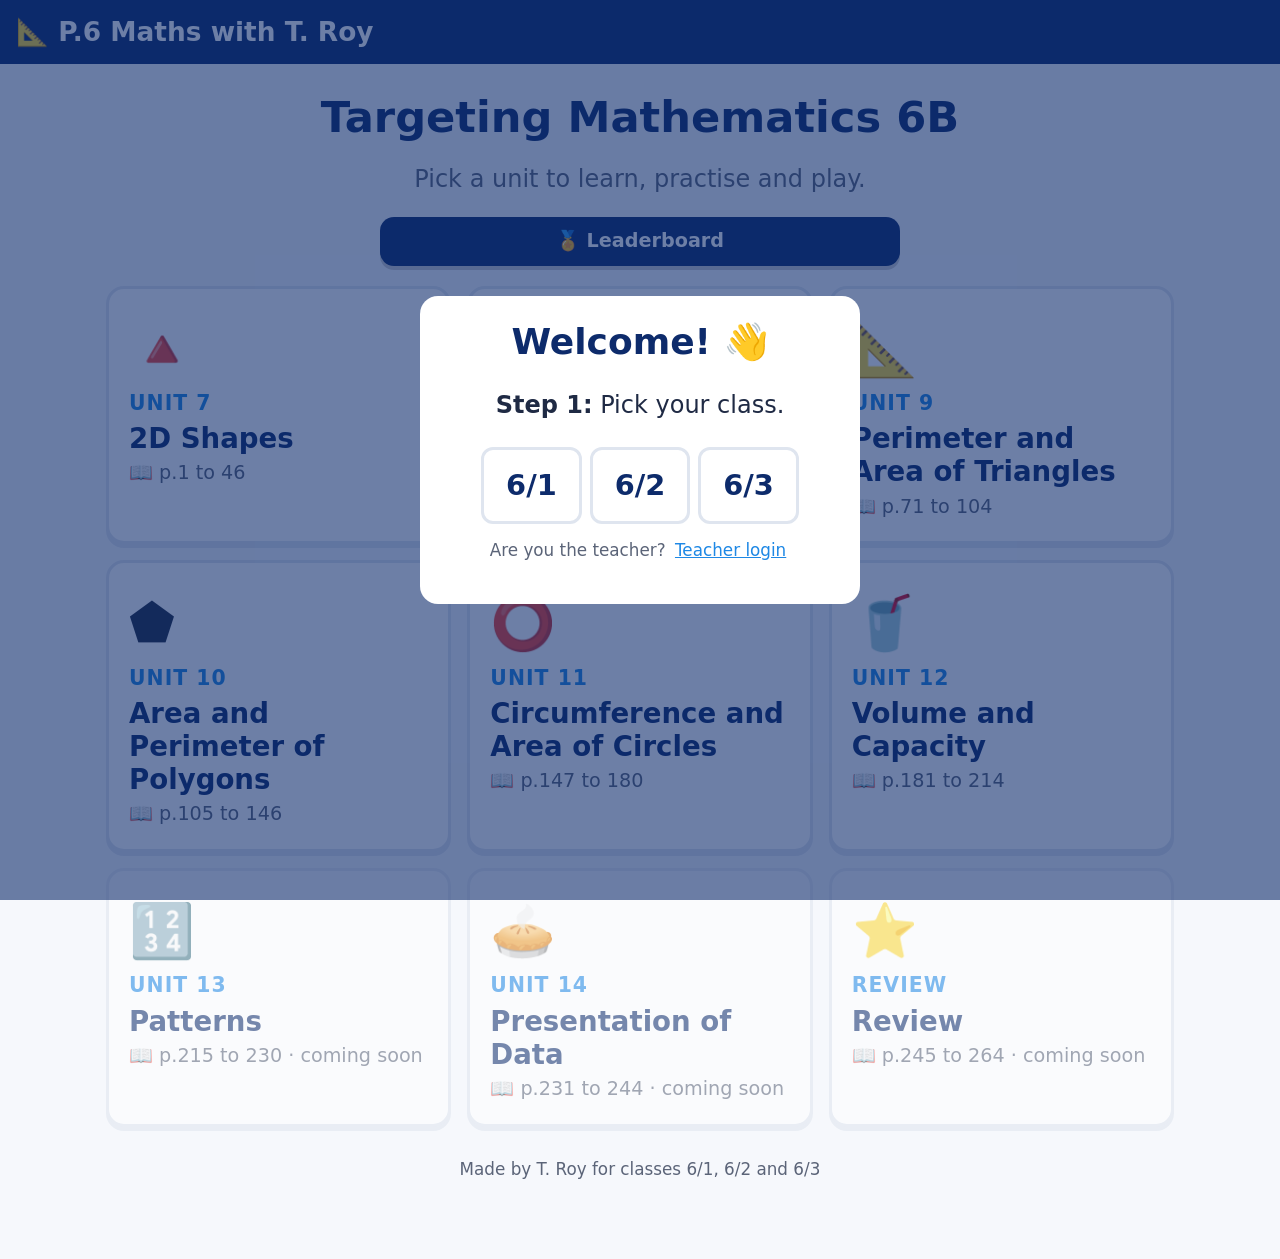
==== index.html @ c65553e6 "Units 9-12: Explore tab with new explorers (triangle perimeter and area, polygon angles and perimete" ====
<!doctype html>
<html lang="en">
<head>
<meta charset="utf-8">
<meta name="viewport" content="width=device-width, initial-scale=1">
<meta name="robots" content="noindex, nofollow">
<title>P.6 Maths with T. Roy</title>
<link rel="icon" href="data:image/svg+xml,<svg xmlns='http://www.w3.org/2000/svg' viewBox='0 0 100 100'><text y='.9em' font-size='90'>📐</text></svg>">
<link rel="stylesheet" href="css/style.css?v=26">
</head>
<body>
<header class="topbar">
  <a class="brand" href="index.html">📐 P.6 Maths with T. Roy</a>
  <div id="studentBar"></div>
</header>
<main class="wrap">
  <section class="hero">
    <h1>Targeting Mathematics 6B</h1>
    <p>Pick a unit to learn, practise and play.</p>
  </section>
  <div class="unitbar" style="max-width:520px;margin:10px auto 0"><a class="ubtn board" href="leaderboard.html">🏅 Leaderboard</a></div>
  <div class="unit-grid" id="units"></div>
  <p class="footer">Made by T. Roy for classes 6/1, 6/2 and 6/3</p>
</main>
<script src="js/config.js?v=26"></script>
<script src="js/common.js?v=26"></script>
<script>
  document.getElementById("units").innerHTML = UNITS.map(u => `
    <a class="unit-card ${u.ready ? "" : "soon"}" href="unit.html?u=${u.id}">
      <div class="icon">${u.icon}</div>
      <div class="num">${u.id === "review" ? "REVIEW" : "UNIT " + Number(u.id)}</div>
      <h2>${u.title}</h2>
      <div class="pg">📖 ${u.pages}</div>
      ${(b => b ? `<div class="done">🏅 Best test: ${b.score} / ${b.total}</div>` : "")(store.get("testBest_" + u.id, null))}
    </a>`).join("");
  askName(false);
</script>
</body>
</html>
---- css/style.css ----
/* ===== Colour system (from T. Roy's slides) ===== */
:root {
  --question: #EF6C00;   /* orange */
  --question-bg: #FFF3E0;
  --hint: #FFC107;       /* yellow */
  --hint-bg: #FFF8D6;
  --answer: #2E7D32;     /* green */
  --answer-bg: #E8F5E9;
  --teach: #1E88E5;      /* blue */
  --teach-bg: #E3F2FD;
  --title: #0D2B6B;      /* dark blue */
  --ink: #1f2a44;
  --muted: #5b6478;
  --bg: #F6F8FC;
  --card: #ffffff;
  --line: #dfe5ef;
  --radius: 18px;
}

* { box-sizing: border-box; }
html { -webkit-text-size-adjust: 100%; }
body {
  margin: 0;
  background: var(--bg);
  color: var(--ink);
  font-family: ui-rounded, "SF Pro Rounded", "Segoe UI", system-ui, -apple-system, Roboto, Arial, sans-serif;
  font-size: 20px;
  line-height: 1.5;
}
@media (min-width: 900px) { body { font-size: 24px; } }

a { color: var(--teach); }
button { font: inherit; cursor: pointer; }
h1, h2, h3 { color: var(--title); line-height: 1.2; margin: 0 0 .4em; }

.wrap { max-width: 1100px; margin: 0 auto; padding: 0 16px 60px; }

/* ===== Header ===== */
.topbar {
  background: var(--title); color: #fff;
  padding: 12px 16px;
  display: flex; flex-wrap: wrap; gap: 8px 16px; align-items: center; justify-content: space-between;
}
.topbar a { color: #fff; text-decoration: none; font-weight: 800; }
.brand { font-size: 1.1em; font-weight: 900; }
#studentBar { font-size: .8em; }
.linkbtn { background: none; border: 0; color: #FFE082; text-decoration: underline; padding: 0 4px; font-size: 1em; }

/* ===== Home ===== */
.hero { text-align: center; padding: 28px 0 10px; }
.hero h1 { font-size: 1.8em; }
.hero p { color: var(--muted); margin: 0; }
.unit-grid { display: grid; gap: 16px; grid-template-columns: repeat(auto-fill, minmax(260px, 1fr)); margin-top: 20px; }
.unit-card {
  display: block; background: var(--card); border-radius: var(--radius);
  border: 3px solid var(--line); padding: 20px; text-decoration: none; color: var(--ink);
  box-shadow: 0 4px 0 var(--line); transition: transform .1s;
}
.unit-card:hover { transform: translateY(-3px); border-color: var(--teach); }
.unit-card .icon { font-size: 2.2em; }
.unit-card .num { color: var(--teach); font-weight: 900; font-size: .85em; letter-spacing: .05em; }
.unit-card h2 { font-size: 1.15em; margin: 4px 0; }
.unit-card .pg { color: var(--muted); font-size: .8em; }
.unit-card.soon { opacity: .55; pointer-events: none; }
.unit-card.soon .pg::after { content: "  ·  coming soon"; }

/* ===== Unit page ===== */
.unit-head { padding: 18px 0 6px; }
.unit-head h1 { font-size: 1.5em; }
.tabs { display: flex; gap: 8px; overflow-x: auto; padding: 6px 0 10px; scrollbar-width: thin; }
.tab {
  flex: 0 0 auto; border: 3px solid var(--line); background: #fff; color: var(--title);
  border-radius: 999px; padding: 8px 16px; font-weight: 800; font-size: .8em;
}
.tab.on { background: var(--title); color: #fff; border-color: var(--title); }

.acts { display: grid; grid-template-columns: repeat(3, 1fr); gap: 10px; margin: 10px 0 18px; }
@media (min-width: 900px) { .acts { grid-template-columns: repeat(6, 1fr); } }
.act {
  border: 3px solid var(--line); background: #fff; border-radius: 14px; padding: 10px 6px;
  font-weight: 800; font-size: .75em; color: var(--title); display: flex; flex-direction: column; align-items: center; gap: 2px;
}
.act .e { font-size: 1.6em; }
.act.on { border-color: var(--teach); background: var(--teach-bg); }

.panel { background: var(--card); border-radius: var(--radius); padding: 18px; border: 3px solid var(--line); }
.panel-title { display: flex; justify-content: space-between; align-items: center; gap: 10px; flex-wrap: wrap; margin-bottom: 10px; }
.panel-title h2 { margin: 0; font-size: 1.2em; }

/* ===== Buttons ===== */
.bigbtn {
  border: 0; border-radius: 14px; padding: 12px 20px; font-weight: 900; color: #fff;
  background: var(--teach); box-shadow: 0 4px 0 rgba(0,0,0,.18); margin: 4px;
}
.bigbtn:active { transform: translateY(2px); box-shadow: 0 2px 0 rgba(0,0,0,.18); }
.bigbtn:disabled { opacity: .4; cursor: default; }
.bigbtn.green { background: var(--answer); }
.bigbtn.orange { background: var(--question); }
.bigbtn.yellow { background: var(--hint); color: #3d2e00; }
.bigbtn.grey { background: #8a94a8; }
.bigbtn.dark { background: var(--title); }
.btnrow { display: flex; flex-wrap: wrap; justify-content: center; gap: 4px; margin-top: 10px; }

/* ===== Learn cards (blue = teaching) ===== */
.learn-card {
  background: var(--teach-bg); border: 4px solid var(--teach); border-radius: var(--radius);
  padding: 20px; min-height: 260px;
}
.learn-card .tag { display: inline-block; background: var(--teach); color: #fff; font-weight: 900; border-radius: 999px; padding: 2px 14px; font-size: .75em; }
.learn-card .tag.ex { background: var(--answer); }
.learn-card h3 { margin-top: 10px; font-size: 1.25em; }
.learn-card p { margin: .4em 0; }
.dots { text-align: center; margin-top: 8px; color: var(--muted); font-weight: 800; }

/* ===== Guided answers ===== */
.q-card { border: 4px solid var(--question); border-radius: var(--radius); background: #fff; overflow: hidden; }
.q-head { background: var(--question); color: #fff; padding: 8px 16px; display: flex; justify-content: space-between; align-items: center; gap: 8px; flex-wrap: wrap; font-weight: 900; }
.badge { background: #fff; color: var(--question); border-radius: 999px; padding: 2px 12px; font-size: .8em; font-weight: 900; white-space: nowrap; }
.q-body { padding: 16px; }
.q-text { font-weight: 800; font-size: 1.1em; }
.q-pick { display: flex; flex-wrap: wrap; gap: 6px; margin-bottom: 12px; }
.q-pick button { border: 2px solid var(--line); background: #fff; border-radius: 10px; min-width: 46px; padding: 4px 8px; font-weight: 800; font-size: .7em; color: var(--title); }
.q-pick button.on { background: var(--question); color: #fff; border-color: var(--question); }
.hint-box { background: var(--hint-bg); border: 3px solid var(--hint); border-radius: 14px; padding: 10px 14px; margin-top: 12px; font-weight: 700; }
.step { background: var(--teach-bg); border-left: 8px solid var(--teach); border-radius: 10px; padding: 10px 14px; margin-top: 10px; }
.step.new { animation: pop .25s; }
.step b.n { color: var(--teach); }
.answer-box { background: var(--answer-bg); border: 4px solid var(--answer); border-radius: 14px; padding: 12px 16px; margin-top: 12px; animation: pop .25s; }
.answer-box .final { font-weight: 900; text-decoration: underline; text-decoration-thickness: 3px; color: var(--answer); font-size: 1.15em; }
.answer-box .why { margin-top: 6px; font-weight: 700; }
@keyframes pop { from { transform: translateY(6px) scale(.98); } to { transform: none; } }

.diagram { display: block; max-width: 100%; width: 460px; height: auto; margin: 10px auto; }
.diagram.small { width: 300px; }
table.t { border-collapse: collapse; margin: 8px 0; }
table.t td, table.t th { border: 2px solid var(--line); padding: 4px 12px; text-align: center; }
table.t th { background: var(--teach-bg); color: var(--title); }

/* ===== Flashcards ===== */
.flash-area { perspective: 1200px; max-width: 640px; margin: 0 auto; }
.flash {
  position: relative; height: 300px; transform-style: preserve-3d; transition: transform .45s; cursor: pointer;
}
.flash.flipped { transform: rotateY(180deg); }
.flash .face {
  position: absolute; inset: 0; backface-visibility: hidden; -webkit-backface-visibility: hidden;
  border-radius: var(--radius); display: flex; align-items: center; justify-content: center; text-align: center;
  padding: 20px; font-weight: 800; font-size: 1.2em; flex-direction: column; overflow: auto;
}
.flash .front { background: #fff; border: 4px solid var(--teach); color: var(--title); }
.flash .back { background: var(--answer-bg); border: 4px solid var(--answer); transform: rotateY(180deg); }
.flash .face .diagram { width: 220px; margin: 4px auto; }
.piles { display: flex; justify-content: center; gap: 20px; font-weight: 800; margin: 10px 0; flex-wrap: wrap; }
.pile-know { color: var(--answer); }
.pile-learn { color: var(--question); }
.tapnote { text-align: center; color: var(--muted); font-size: .75em; }

/* ===== Match game ===== */
.match-grid { display: grid; grid-template-columns: repeat(3, 1fr); gap: 10px; }
@media (min-width: 700px) { .match-grid { grid-template-columns: repeat(4, 1fr); } }
.tile {
  min-height: 110px; border: 3px solid var(--line); border-radius: 14px; background: #fff;
  font-weight: 800; font-size: .8em; padding: 8px; color: var(--ink); display: flex; align-items: center; justify-content: center; text-align: center;
}
.tile.sel { border-color: var(--teach); background: var(--teach-bg); }
.tile.bad { border-color: #e53935; background: #ffebee; animation: shake .3s; }
.tile.gone { visibility: hidden; }
@keyframes shake { 25% { transform: translateX(-5px); } 75% { transform: translateX(5px); } }
.timer { font-size: 1.6em; font-weight: 900; color: var(--title); text-align: center; }

/* ===== Speed quiz ===== */
.quiz-top { display: flex; justify-content: space-between; align-items: center; font-weight: 900; color: var(--title); }
.quiz-q { background: #fff; border: 4px solid var(--question); border-radius: var(--radius); padding: 16px; text-align: center; font-weight: 900; font-size: 1.15em; margin: 10px 0; }
.timebar { height: 14px; background: var(--line); border-radius: 99px; overflow: hidden; }
.timebar > div { height: 100%; background: var(--question); transition: width .1s linear; }
.opts { display: grid; grid-template-columns: 1fr; gap: 10px; }
@media (min-width: 700px) { .opts { grid-template-columns: 1fr 1fr; } }
.opt {
  border: 0; border-radius: 14px; color: #fff; font-weight: 900; padding: 16px; text-align: left;
  display: flex; align-items: center; gap: 12px; min-height: 76px; box-shadow: 0 5px 0 rgba(0,0,0,.2);
}
.opt .shape { font-size: 1.4em; }
.opt.c0 { background: #E21B3C; } .opt.c1 { background: #1368CE; }
.opt.c2 { background: #D89E00; } .opt.c3 { background: #26890C; }
.opt.dim { opacity: .3; }
.opt.right { outline: 6px solid #0b3d02; }
.feedback { text-align: center; font-weight: 900; font-size: 1.3em; margin: 10px 0; }
.feedback.good { color: var(--answer); } .feedback.bad { color: #c62828; }
.bigscore { font-size: 3em; font-weight: 900; color: var(--title); text-align: center; }

/* ===== Class battle (projector) ===== */
.battle-q { font-size: 1.5em; font-weight: 900; text-align: center; background: #fff; border: 5px solid var(--question); border-radius: var(--radius); padding: 20px; }
.battle-a { font-size: 1.4em; font-weight: 900; text-align: center; color: var(--answer); background: var(--answer-bg); border: 4px solid var(--answer); border-radius: var(--radius); padding: 12px; margin-top: 12px; }
.scoreboard { display: grid; grid-template-columns: repeat(auto-fit, minmax(140px, 1fr)); gap: 10px; margin: 14px 0; }
.team { border-radius: 14px; color: #fff; text-align: center; padding: 10px; font-weight: 900; }
.team .pts { font-size: 2em; }
.team.t0 { background: #E21B3C; } .team.t1 { background: #1368CE; } .team.t2 { background: #D89E00; } .team.t3 { background: #26890C; }
.team button { background: rgba(255,255,255,.95); border: 0; border-radius: 10px; padding: 6px 10px; font-weight: 900; margin-top: 6px; color: var(--ink); }
.team-setup input { font: inherit; padding: 6px 10px; border-radius: 10px; border: 2px solid var(--line); width: 100%; max-width: 280px; margin: 4px 0; }
.winner { text-align: center; font-size: 2em; font-weight: 900; color: var(--title); }

/* ===== Modal ===== */
.modal { position: fixed; inset: 0; background: rgba(13,43,107,.6); display: flex; align-items: center; justify-content: center; padding: 16px; z-index: 50; }
.modal-box { background: #fff; border-radius: var(--radius); padding: 24px; width: 100%; max-width: 440px; text-align: center; }
.modal-box input { font: inherit; width: 100%; padding: 10px 14px; border: 3px solid var(--line); border-radius: 12px; text-align: center; font-weight: 800; }
.cls-row { display: flex; gap: 8px; justify-content: center; margin: 12px 0 4px; }
.clsbtn { border: 3px solid var(--line); background: #fff; border-radius: 12px; padding: 8px 18px; font-weight: 900; color: var(--title); }
.clsbtn.on { background: var(--title); color: #fff; border-color: var(--title); }
.small { font-size: .7em; color: var(--muted); }
.err { color: #c62828; font-weight: 800; min-height: 1em; margin: 4px 0 0; }

.footer { text-align: center; color: var(--muted); font-size: .7em; margin-top: 30px; }
.print-only { display: none; }

/* ===== Print: Guided Answers as a worksheet ===== */
@media print {
  body { background: #fff; font-size: 13pt; }
  .topbar, .tabs, .acts, .no-print, .btnrow, .q-pick, .footer { display: none !important; }
  .print-only { display: block; }
  .panel { border: 0; padding: 0; }
  .q-card { break-inside: avoid; margin-bottom: 14px; border-width: 2px; }
  .q-head { background: #fff; color: var(--question); border-bottom: 2px solid var(--question); }
  .badge { border: 1px solid var(--question); }
  .step, .answer-box, .hint-box { animation: none; }
  .diagram { width: 300px; }
}

/* ===== Unit bar: Practice, Unit Test, Leaderboard ===== */
.unitbar { display: flex; gap: 8px; flex-wrap: wrap; margin: 4px 0 6px; }
.ubtn { flex: 1 1 140px; border: 0; border-radius: 14px; padding: 10px 12px; font-weight: 900; font-size: .8em; color: #fff; text-align: center; text-decoration: none; box-shadow: 0 4px 0 rgba(0,0,0,.18); }
.ubtn.practice { background: var(--teach); }
.ubtn.test { background: var(--question); }
.ubtn.board { background: var(--title); }
.ubtn.on { outline: 4px solid #FFD54F; }

/* ===== Practice and test answers ===== */
.popts { display: grid; gap: 10px; margin-top: 12px; }
@media (min-width: 700px) { .popts { grid-template-columns: 1fr 1fr; } }
.popt { display: flex; align-items: center; gap: 12px; text-align: left; border: 3px solid var(--line); background: #fff; border-radius: 14px; padding: 12px 14px; font-weight: 800; color: var(--ink); min-height: 64px; }
.popt .let { background: var(--teach-bg); color: var(--title); border-radius: 50%; min-width: 36px; height: 36px; display: flex; align-items: center; justify-content: center; }
.popt:hover:not(:disabled) { border-color: var(--teach); }
.popt.picked { border-color: var(--teach); background: var(--teach-bg); }
.popt.picked .let { background: var(--teach); color: #fff; }
.popt.right { border-color: var(--answer); background: var(--answer-bg); }
.popt.right .let { background: var(--answer); color: #fff; }
.popt.wrong { border-color: #e53935; background: #ffebee; }
.popt.wrong .let { background: #e53935; color: #fff; }
.popt.dim { opacity: .5; }
.fb-box { border-radius: 14px; padding: 12px 16px; margin-top: 14px; font-weight: 700; }
.fb-box.good { background: var(--answer-bg); border: 4px solid var(--answer); }
.fb-box.bad { background: #fff3f3; border: 4px solid #e53935; }
.fb-box .why { margin-top: 8px; background: var(--hint-bg); border-radius: 10px; padding: 8px 12px; }
.progress { height: 12px; background: var(--line); border-radius: 99px; overflow: hidden; margin-bottom: 10px; }
.progress > div { height: 100%; background: var(--teach); }
.pill { background: var(--teach-bg); border-radius: 12px; padding: 8px 14px; font-weight: 700; }
.rules li { margin: 4px 0; }
.testbar { display: flex; justify-content: space-between; flex-wrap: wrap; gap: 8px; font-weight: 900; color: var(--title); margin-bottom: 8px; }
.clock { background: var(--title); color: #fff; border-radius: 10px; padding: 2px 12px; }
.clock.low { background: #e53935; }
.navgrid { display: flex; flex-wrap: wrap; gap: 6px; margin-bottom: 12px; }
.navgrid button { min-width: 42px; border: 2px solid var(--line); background: #fff; border-radius: 10px; font-weight: 800; font-size: .7em; padding: 4px; color: var(--title); }
.navgrid button.done { background: var(--teach-bg); border-color: var(--teach); }
.navgrid button.cur { outline: 3px solid var(--question); }
.review { border-radius: 14px; padding: 12px 14px; margin: 10px 0; border: 3px solid var(--line); }
.review.good { border-color: var(--answer); background: #f6fbf6; }
.review.bad { border-color: #e53935; background: #fff8f8; }
.review .rq { font-weight: 800; margin-bottom: 4px; }
.review .why { margin-top: 6px; background: var(--hint-bg); border-radius: 10px; padding: 6px 10px; font-weight: 600; }
a.bigbtn { display: inline-block; text-decoration: none; }

/* ===== Leaderboard ===== */
.lb-tabs { display: flex; gap: 8px; flex-wrap: wrap; margin: 10px 0; }
.lb-tabs button { border: 3px solid var(--line); background: #fff; border-radius: 999px; padding: 6px 14px; font-weight: 800; font-size: .75em; color: var(--title); }
.lb-tabs button.on { background: var(--title); color: #fff; border-color: var(--title); }
table.lb { width: 100%; border-collapse: collapse; font-size: .85em; }
table.lb th { text-align: left; color: var(--muted); font-size: .8em; padding: 6px; border-bottom: 3px solid var(--line); }
table.lb td { padding: 8px 6px; border-bottom: 2px solid var(--line); font-weight: 700; }
table.lb tr.me td { background: #FFF8D6; }
.medal { font-size: 1.3em; }
.podium { display: grid; grid-template-columns: 1fr 1fr 1fr; gap: 8px; align-items: end; margin: 10px 0 16px; text-align: center; }
.podium div { border-radius: 14px 14px 0 0; color: #fff; padding: 10px 4px; font-weight: 900; }
.podium .p1 { background: #F9A825; min-height: 150px; } .podium .p2 { background: #90A4AE; min-height: 120px; } .podium .p3 { background: #A1887F; min-height: 100px; }
.podium .nm { font-size: .9em; } .podium .sc { font-size: .75em; font-weight: 700; }
.unit-card .done { color: var(--answer); font-weight: 900; font-size: .75em; }

/* ===== Name picker ===== */
.sug { display: flex; flex-wrap: wrap; gap: 8px; justify-content: center; margin: 10px 0; }
.namebtn { border: 3px solid var(--teach); background: var(--teach-bg); color: var(--title); border-radius: 12px; padding: 6px 14px; font-weight: 900; font-size: .9em; }
.namebtn:hover { background: var(--teach); color: #fff; }
.clsbtn.big { font-size: 1.2em; padding: 14px 22px; }
.linkbtn.dark { color: var(--teach); }
.modal-box { max-height: 92vh; overflow-y: auto; }
.statrow { display: grid; grid-template-columns: repeat(auto-fit, minmax(130px, 1fr)); gap: 10px; margin-bottom: 14px; }
.stat { background: var(--teach-bg); border-radius: 14px; padding: 10px; text-align: center; }
.stat b { display: block; font-size: 1.6em; color: var(--title); }
.stat span { font-size: .7em; color: var(--muted); font-weight: 700; }
.lb-tabs select { font: inherit; font-size: .75em; padding: 6px 10px; border-radius: 10px; border: 2px solid var(--line); }
.modal .linkbtn { color: var(--teach); }

/* Numbered list of cards / questions on the right (below on phones) */
.with-side { display: grid; grid-template-columns: minmax(0, 1fr); gap: 14px; }
.side-main { min-width: 0; }
.sidelist { background: #fff; border: 2px solid var(--line); border-radius: 14px; padding: 8px; max-height: 300px; overflow-y: auto; }
.sidelist h3 { font-size: .8em; margin: 4px 6px 8px; color: var(--title); }
.sidelist button { display: flex; align-items: flex-start; gap: 8px; width: 100%; text-align: left; border: 0; background: none; padding: 6px 8px; border-radius: 10px; font-weight: 700; font-size: .72em; color: var(--ink); line-height: 1.3; }
.sidelist button:hover { background: var(--teach-bg); }
.sidelist button .n { min-width: 28px; height: 28px; border-radius: 50%; background: var(--teach-bg); color: var(--title); display: inline-flex; align-items: center; justify-content: center; font-weight: 900; flex-shrink: 0; }
.sidelist button.on { background: var(--question-bg); outline: 2px solid var(--question); }
.sidelist button.on .n { background: var(--question); color: #fff; }
@media (min-width: 900px) {
  .with-side { grid-template-columns: minmax(0, 1fr) 260px; align-items: start; }
  .sidelist { position: sticky; top: 12px; max-height: calc(100vh - 24px); }
}
@media print { .sidelist { display: none !important; } .with-side { display: block; } }

/* Thai line under the English */
.th { display: block; color: #00695C; font-weight: 700; font-size: .9em; margin-top: 3px; line-height: 1.5; }
.final .th { text-decoration: none; display: block; }
button .th, .tab .th, .act .th { font-size: .78em; font-weight: 700; color: inherit; opacity: .9; margin-top: 1px; }
.q-head .th { display: inline; margin-left: 6px; color: inherit; opacity: .85; }
.ubtn.thsw { background: #00897B; flex: 0 1 110px; }

/* Guided Answers: answer only after "Show answer"; space to write on the smart board */
.ansbtn { margin-left: auto; }
.mask { display: inline-block; min-width: 2.2em; text-align: center; background: #FFF3E0; border: 2px dashed var(--question); border-radius: 8px; color: var(--question); padding: 0 6px; }
.workspace { margin-top: 14px; min-height: 260px; border: 3px dashed var(--line); border-radius: 14px; padding: 8px 12px; color: var(--muted); font-weight: 800; font-size: .8em; background: #fff; }

/* Pictures of real objects (made in Canva) */
figure.photo { margin: 10px auto; text-align: center; }
figure.photo img.diagram.photo { width: 300px; max-width: 100%; height: auto; margin: 0 auto; border-radius: 12px; }
figure.photo figcaption { font-weight: 900; color: #37474f; margin-top: 2px; }
.flash .face figure.photo img { width: 180px; }

/* Explore tab */
.ex-box { margin: 10px 0 16px; }
.ex { background: #fff; border: 3px solid var(--teach); border-radius: var(--radius); padding: 12px; }
.ex-tip { font-weight: 800; margin: 2px 0 8px; }
.ex-btns { display: flex; flex-wrap: wrap; gap: 6px; margin: 6px 0; align-items: center; }
.chip { border: 2px solid var(--line); background: #fff; border-radius: 999px; padding: 6px 12px; font-weight: 800; font-size: .72em; color: var(--ink); cursor: pointer; }
.chip.on { background: var(--title); border-color: var(--title); color: #fff; }
.chip .th { color: inherit; }
.ex-svg { display: block; width: 100%; max-width: 560px; height: auto; margin: 6px auto; touch-action: none; user-select: none; }
.ex-3d { cursor: grab; background: #FAFBFF; border-radius: 14px; }
.ex-h { cursor: grab; }
.ex-lab { font-weight: 900; font-size: 15px; text-anchor: middle; paint-order: stroke; stroke: #fff; stroke-width: 4px; }
.ex-len { font-weight: 800; font-size: 14px; text-anchor: middle; fill: #1565c0; paint-order: stroke; stroke: #fff; stroke-width: 4px; }
.ex-cap { font-weight: 800; font-size: 14px; text-anchor: middle; fill: #37474f; }
.ex-info { margin-top: 6px; }
.ex-row { margin: 6px 0; font-weight: 700; }
.ex-name { color: var(--title); }
.ex-count { display: flex; gap: 18px; flex-wrap: wrap; font-size: 1.1em; }
.ex-slider { display: inline-flex; align-items: center; gap: 8px; font-weight: 800; flex-wrap: wrap; }
.ex-slider input { width: 180px; }
.ex-cards { display: grid; gap: 12px; }
.ex-card { border-radius: 14px; padding: 10px 14px; border: 3px solid var(--line); background: #fff; }
.ex-card h3 { margin: 4px 0 8px; }
.ex-card ul { margin: 0; padding-left: 22px; }
.ex-card li { margin: 6px 0; font-weight: 700; }
.ex-card.facts { border-color: var(--teach); background: var(--teach-bg); }
.ex-card.warn { border-color: #e53935; background: #ffebee; }
.wordbank { width: 100%; font-size: .85em; }
.act.seen::after { content: "✓"; position: absolute; top: 4px; right: 6px; font-size: .8em; color: var(--answer); font-weight: 900; }
.act { position: relative; }
@media (min-width: 900px) { .ex-cards { grid-template-columns: 1fr 1fr; } .ex-card.words { grid-column: 1 / -1; } }
@media print { .ex-box { display: none !important; } }
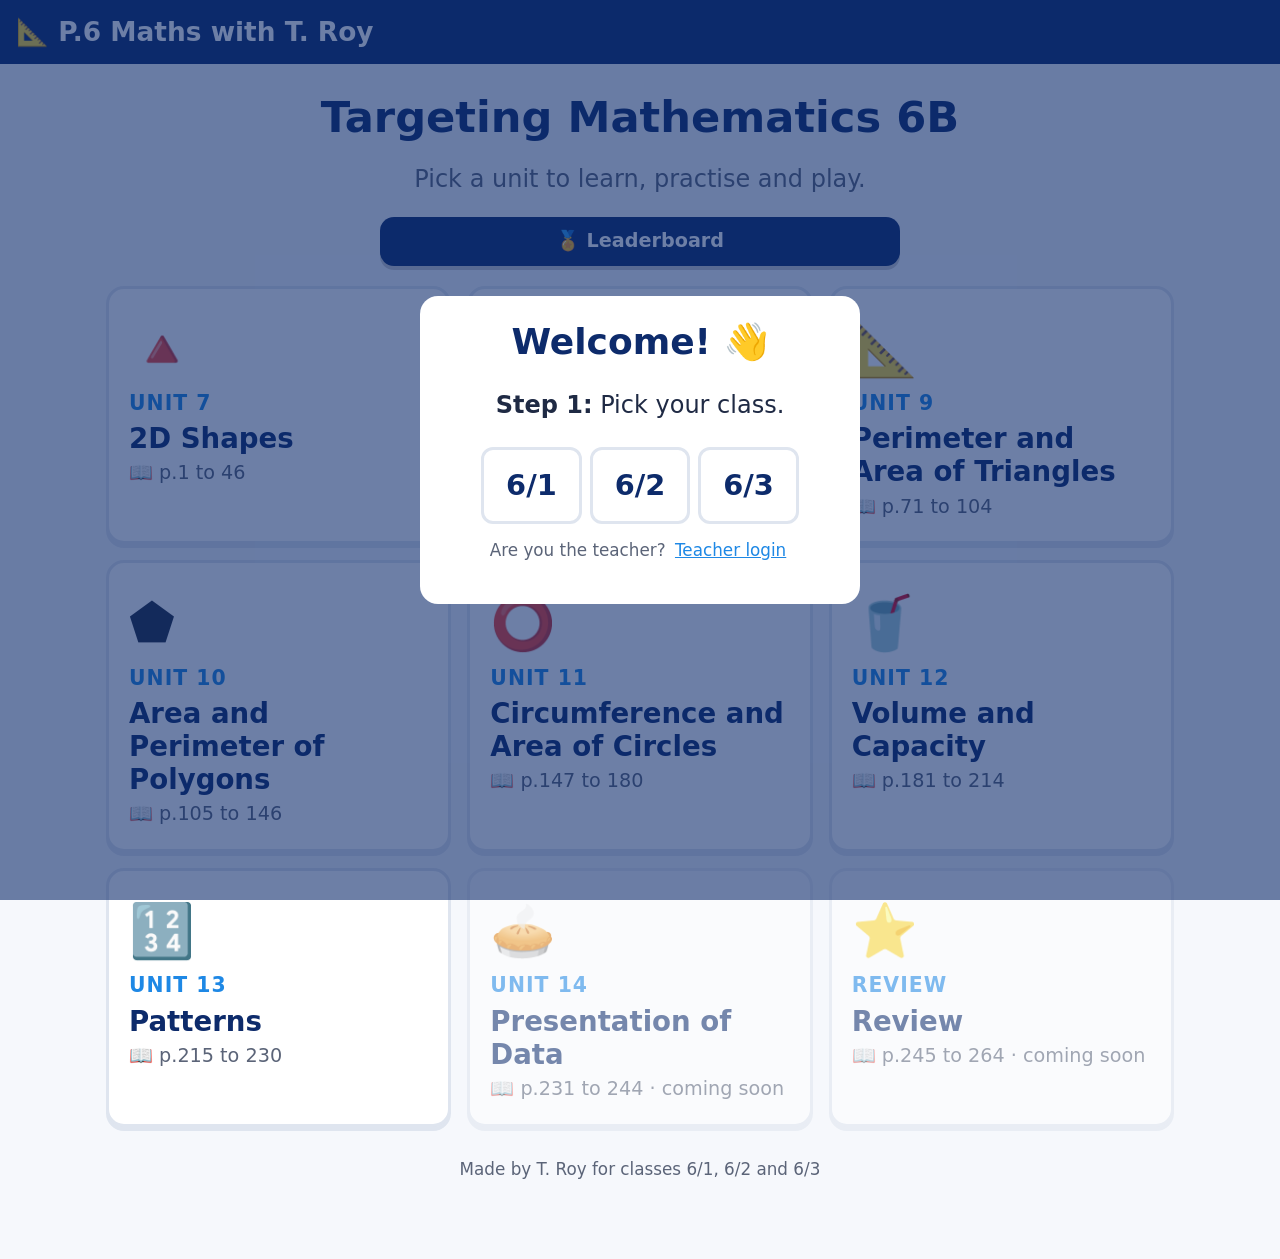
==== commit 76c81b57: "Unit 13 Patterns is live: Explore tab with a pattern explorer, key facts, mistakes, word bank, Thai," ====
--- a/index.html
+++ b/index.html
@@ -6,7 +6,7 @@
 <meta name="robots" content="noindex, nofollow">
 <title>P.6 Maths with T. Roy</title>
 <link rel="icon" href="data:image/svg+xml,<svg xmlns='http://www.w3.org/2000/svg' viewBox='0 0 100 100'><text y='.9em' font-size='90'>📐</text></svg>">
-<link rel="stylesheet" href="css/style.css?v=26">
+<link rel="stylesheet" href="css/style.css?v=28">
 </head>
 <body>
 <header class="topbar">
@@ -22,8 +22,8 @@
   <div class="unit-grid" id="units"></div>
   <p class="footer">Made by T. Roy for classes 6/1, 6/2 and 6/3</p>
 </main>
-<script src="js/config.js?v=26"></script>
-<script src="js/common.js?v=26"></script>
+<script src="js/config.js?v=28"></script>
+<script src="js/common.js?v=28"></script>
 <script>
   document.getElementById("units").innerHTML = UNITS.map(u => `
     <a class="unit-card ${u.ready ? "" : "soon"}" href="unit.html?u=${u.id}">
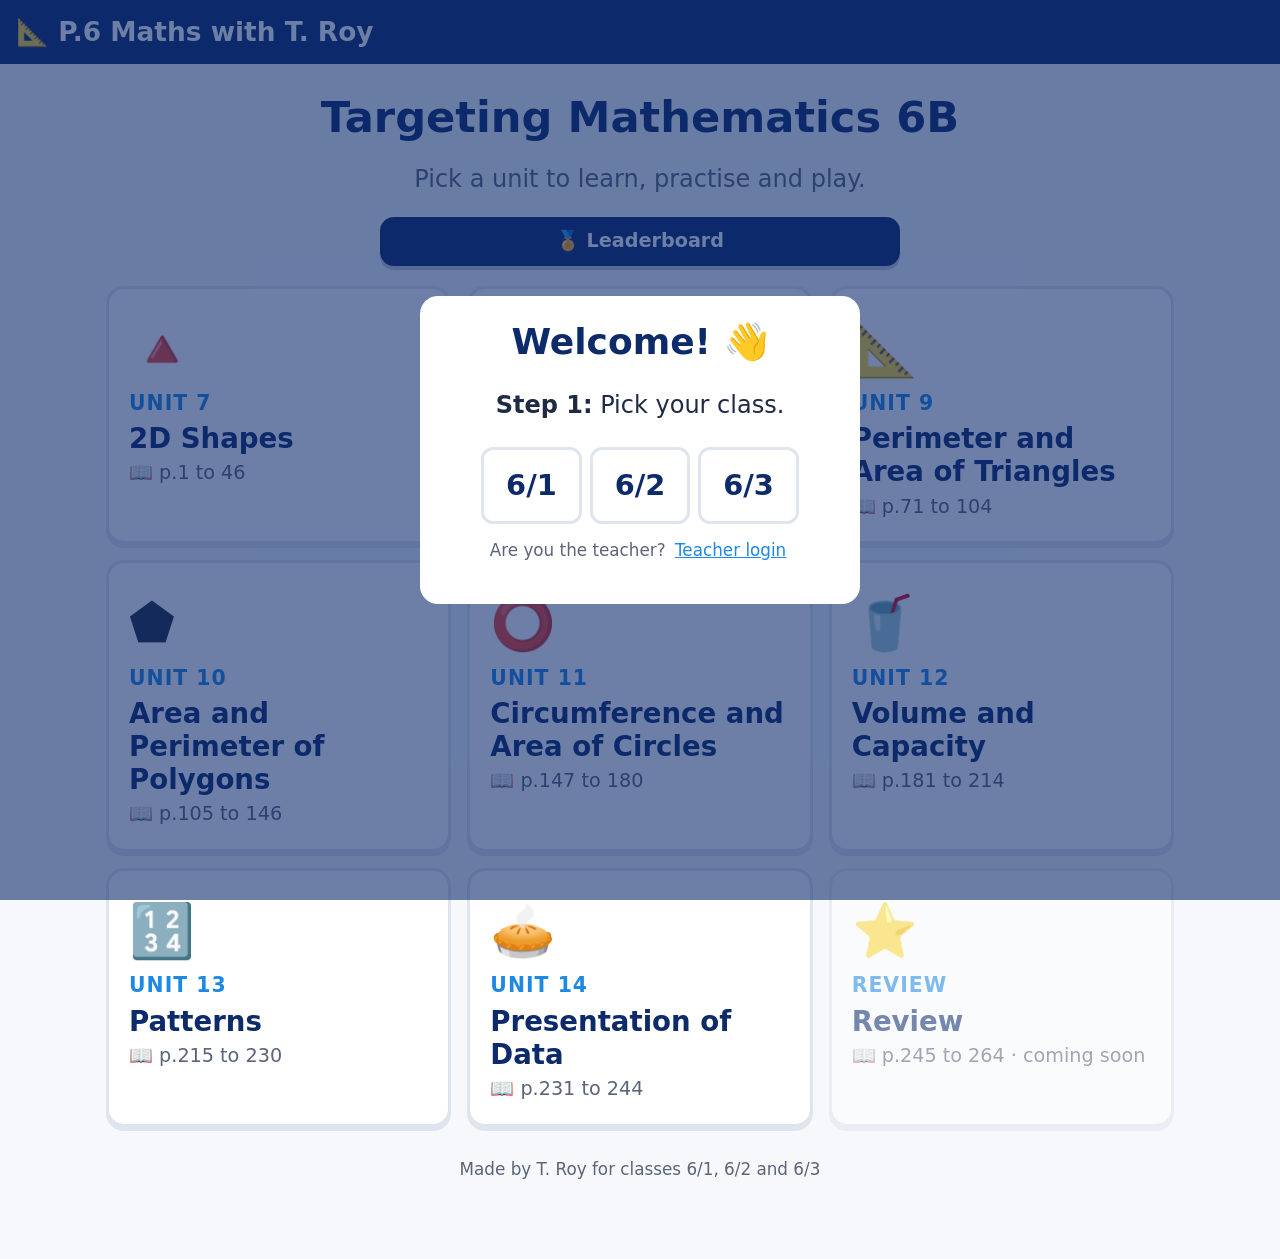
==== commit d81f36c4: "Unit 14 Presentation of Data is live: pie charts drawn from the numbers, guided answers, 40-question" ====
--- a/index.html
+++ b/index.html
@@ -6,7 +6,7 @@
 <meta name="robots" content="noindex, nofollow">
 <title>P.6 Maths with T. Roy</title>
 <link rel="icon" href="data:image/svg+xml,<svg xmlns='http://www.w3.org/2000/svg' viewBox='0 0 100 100'><text y='.9em' font-size='90'>📐</text></svg>">
-<link rel="stylesheet" href="css/style.css?v=28">
+<link rel="stylesheet" href="css/style.css?v=29">
 </head>
 <body>
 <header class="topbar">
@@ -22,8 +22,8 @@
   <div class="unit-grid" id="units"></div>
   <p class="footer">Made by T. Roy for classes 6/1, 6/2 and 6/3</p>
 </main>
-<script src="js/config.js?v=28"></script>
-<script src="js/common.js?v=28"></script>
+<script src="js/config.js?v=29"></script>
+<script src="js/common.js?v=29"></script>
 <script>
   document.getElementById("units").innerHTML = UNITS.map(u => `
     <a class="unit-card ${u.ready ? "" : "soon"}" href="unit.html?u=${u.id}">
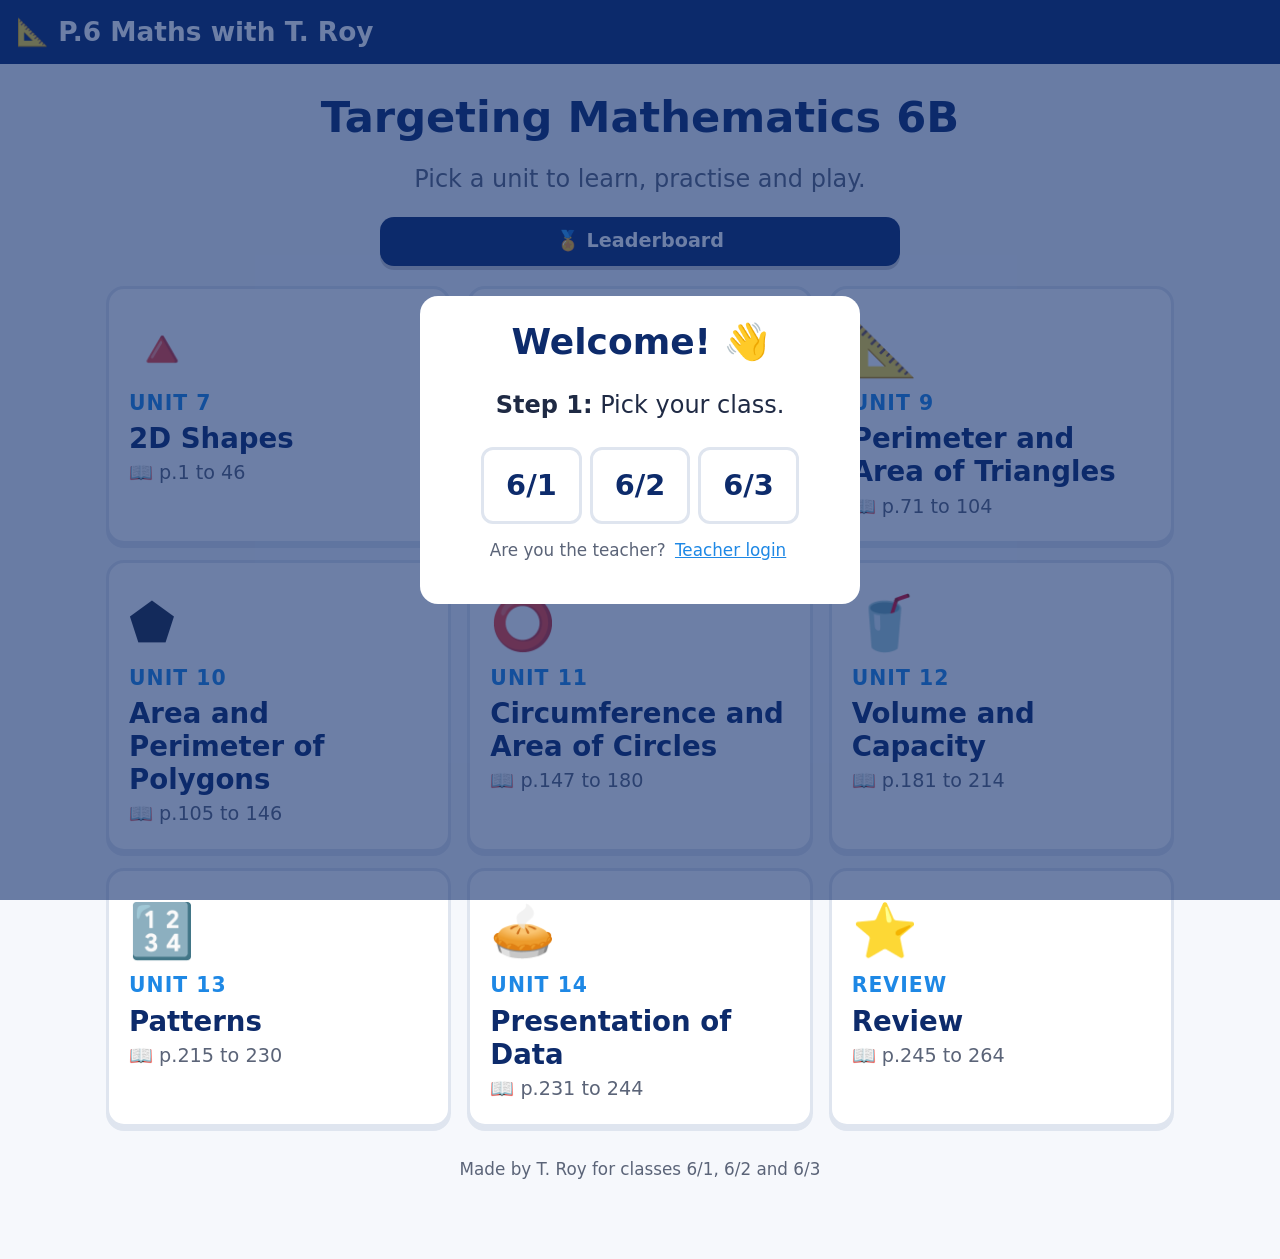
==== commit d1812809: "Review section is live: all 32 Review questions (p.245 to 264) in one tab per unit, every answer che" ====
--- a/index.html
+++ b/index.html
@@ -6,7 +6,7 @@
 <meta name="robots" content="noindex, nofollow">
 <title>P.6 Maths with T. Roy</title>
 <link rel="icon" href="data:image/svg+xml,<svg xmlns='http://www.w3.org/2000/svg' viewBox='0 0 100 100'><text y='.9em' font-size='90'>📐</text></svg>">
-<link rel="stylesheet" href="css/style.css?v=29">
+<link rel="stylesheet" href="css/style.css?v=30">
 </head>
 <body>
 <header class="topbar">
@@ -22,8 +22,8 @@
   <div class="unit-grid" id="units"></div>
   <p class="footer">Made by T. Roy for classes 6/1, 6/2 and 6/3</p>
 </main>
-<script src="js/config.js?v=29"></script>
-<script src="js/common.js?v=29"></script>
+<script src="js/config.js?v=30"></script>
+<script src="js/common.js?v=30"></script>
 <script>
   document.getElementById("units").innerHTML = UNITS.map(u => `
     <a class="unit-card ${u.ready ? "" : "soon"}" href="unit.html?u=${u.id}">
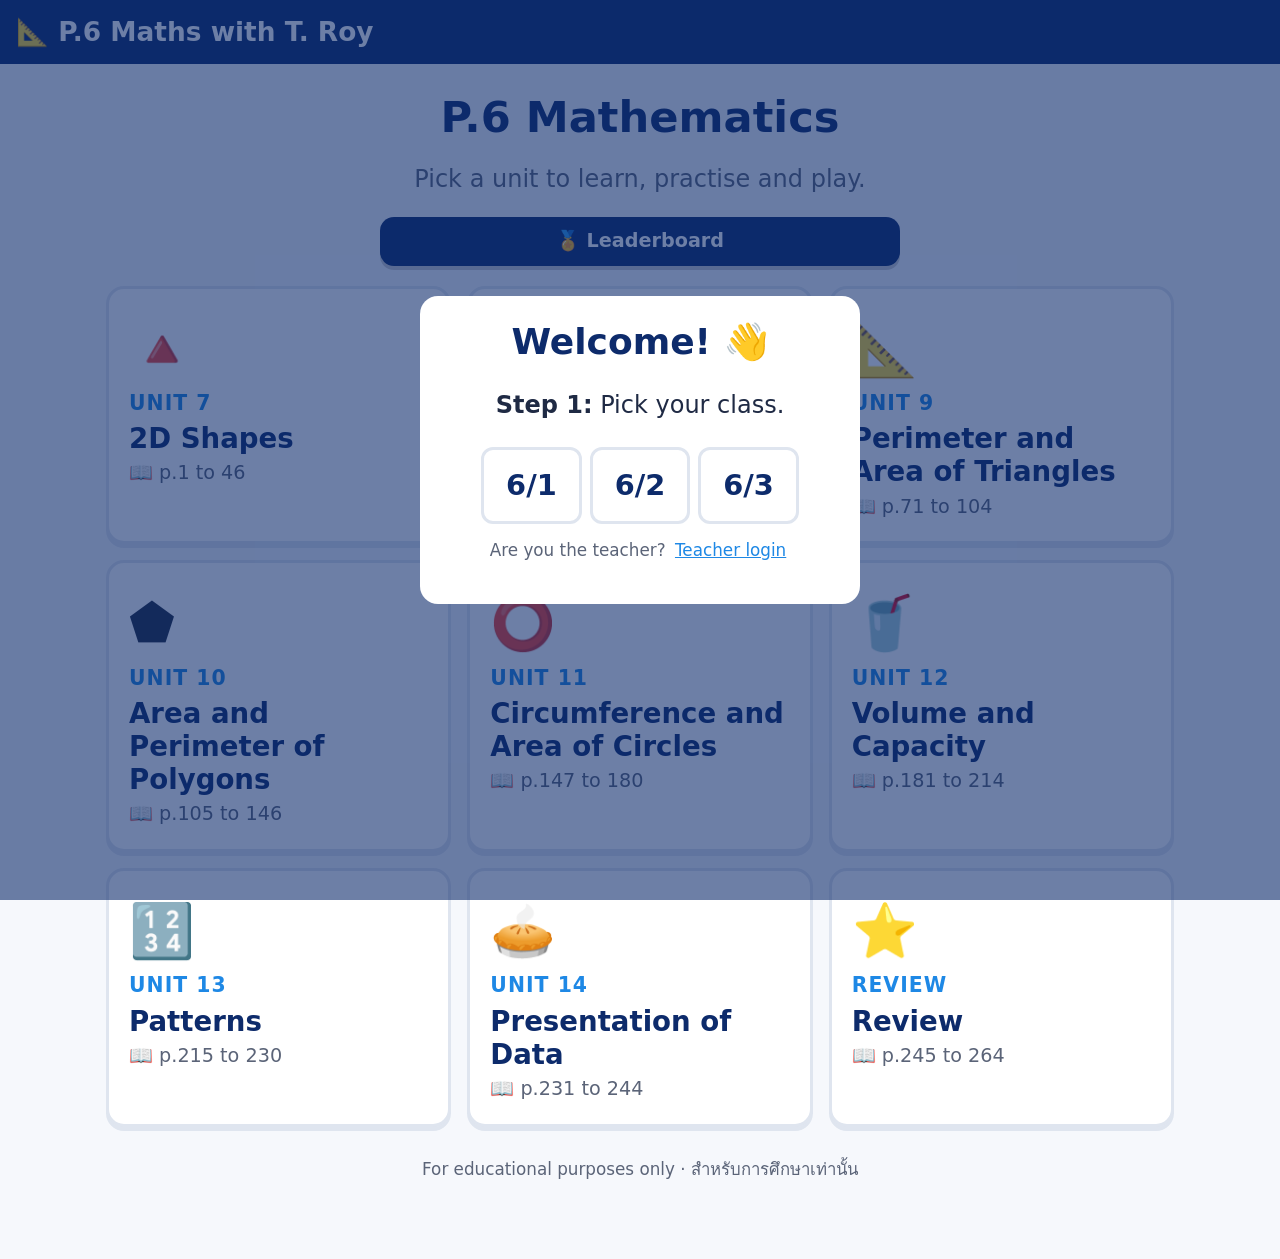
==== commit 3dda2936: "Footer: remove 'Made by T. Roy' and the book name; now 'For educational purposes only' (English and " ====
--- a/index.html
+++ b/index.html
@@ -6,7 +6,7 @@
 <meta name="robots" content="noindex, nofollow">
 <title>P.6 Maths with T. Roy</title>
 <link rel="icon" href="data:image/svg+xml,<svg xmlns='http://www.w3.org/2000/svg' viewBox='0 0 100 100'><text y='.9em' font-size='90'>📐</text></svg>">
-<link rel="stylesheet" href="css/style.css?v=30">
+<link rel="stylesheet" href="css/style.css?v=32">
 </head>
 <body>
 <header class="topbar">
@@ -15,15 +15,15 @@
 </header>
 <main class="wrap">
   <section class="hero">
-    <h1>Targeting Mathematics 6B</h1>
+    <h1>P.6 Mathematics</h1>
     <p>Pick a unit to learn, practise and play.</p>
   </section>
   <div class="unitbar" style="max-width:520px;margin:10px auto 0"><a class="ubtn board" href="leaderboard.html">🏅 Leaderboard</a></div>
   <div class="unit-grid" id="units"></div>
-  <p class="footer">Made by T. Roy for classes 6/1, 6/2 and 6/3</p>
+  <p class="footer">For educational purposes only · สำหรับการศึกษาเท่านั้น</p>
 </main>
-<script src="js/config.js?v=30"></script>
-<script src="js/common.js?v=30"></script>
+<script src="js/config.js?v=32"></script>
+<script src="js/common.js?v=32"></script>
 <script>
   document.getElementById("units").innerHTML = UNITS.map(u => `
     <a class="unit-card ${u.ready ? "" : "soon"}" href="unit.html?u=${u.id}">
